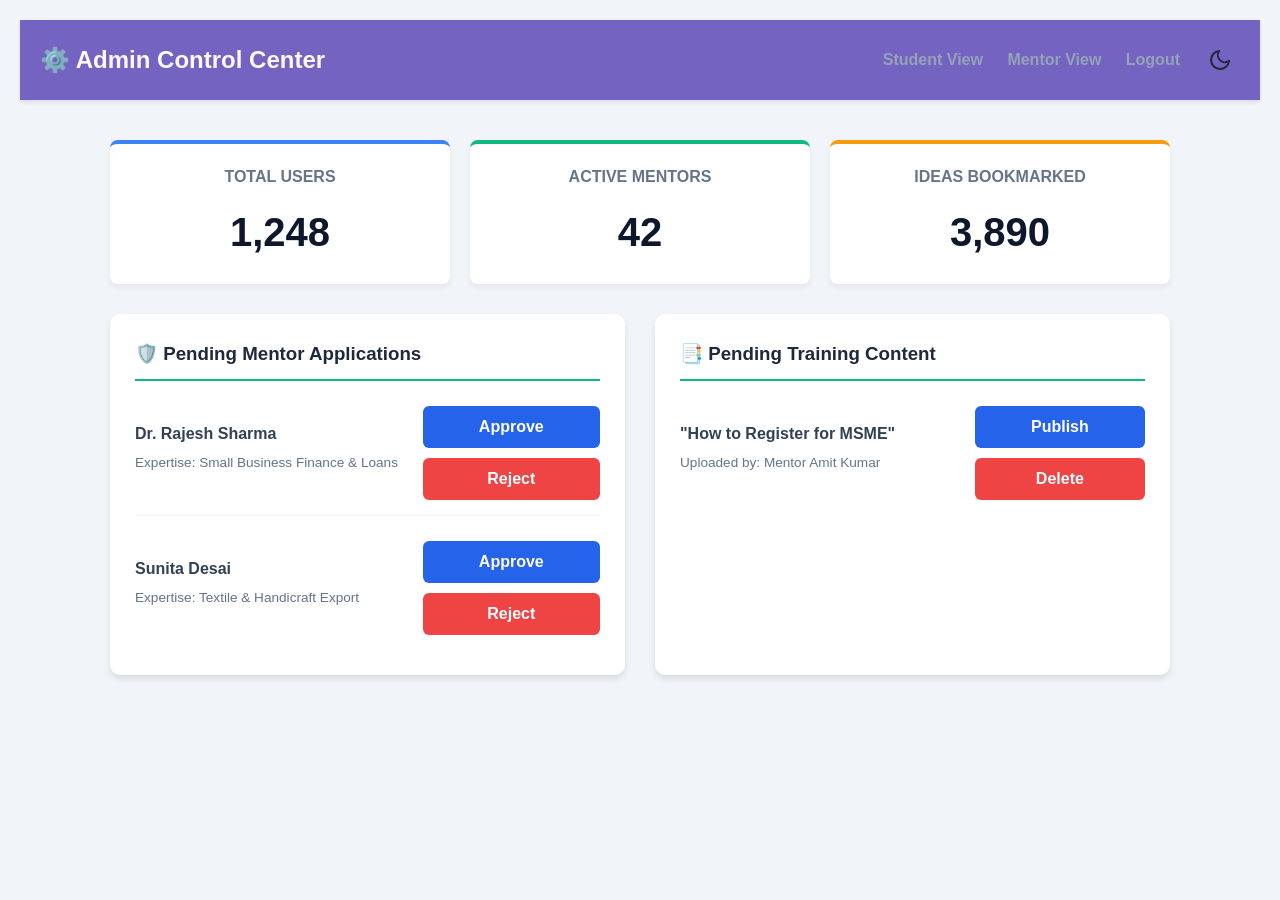
==== admin-dashboard.html @ ef60c02a "Added roles" ====
<!DOCTYPE html>
<html lang="en">
<head>
    <meta charset="UTF-8">
    <meta name="viewport" content="width=device-width, initial-scale=1.0">
    <title>Admin Control - EntreSkill Hub</title>
    <link rel="stylesheet" href="style.css">
</head>
<body class="admin-page">

    <div id="toast-message" class="toast hidden"></div>

   <div class="admin-nav">
        <h2>⚙️ Admin Control Center</h2>
        
        <div style="display: flex; align-items: center; gap: 20px;">
            <div class="links">
                <a href="#">Student View</a>
                <a href="#">Mentor View</a>
                <a href="#">Logout</a>
            </div>
            
            <button id="theme-toggle" class="theme-icon-btn" aria-label="Toggle Theme">
                <svg class="sun-icon" xmlns="http://www.w3.org/2000/svg" width="24" height="24" viewBox="0 0 24 24" fill="none" stroke="currentColor" stroke-width="2" stroke-linecap="round" stroke-linejoin="round"><circle cx="12" cy="12" r="5"></circle><line x1="12" y1="1" x2="12" y2="3"></line><line x1="12" y1="21" x2="12" y2="23"></line><line x1="4.22" y1="4.22" x2="5.64" y2="5.64"></line><line x1="18.36" y1="18.36" x2="19.78" y2="19.78"></line><line x1="1" y1="12" x2="3" y2="12"></line><line x1="21" y1="12" x2="23" y2="12"></line><line x1="4.22" y1="19.78" x2="5.64" y2="18.36"></line><line x1="18.36" y1="5.64" x2="19.78" y2="4.22"></line></svg>
                <svg class="moon-icon" xmlns="http://www.w3.org/2000/svg" width="24" height="24" viewBox="0 0 24 24" fill="none" stroke="currentColor" stroke-width="2" stroke-linecap="round" stroke-linejoin="round"><path d="M21 12.79A9 9 0 1 1 11.21 3 7 7 0 0 0 21 12.79z"></path></svg>
            </button>
        </div>
    </div>

    <div class="admin-container">
        
        <div class="stats-grid">
            <div class="stat-card blue">
                <h3>Total Users</h3>
                <p class="number">1,248</p>
            </div>
            <div class="stat-card green">
                <h3>Active Mentors</h3>
                <p class="number">42</p>
            </div>
            <div class="stat-card yellow">
                <h3>Ideas Bookmarked</h3>
                <p class="number">3,890</p>
            </div>
        </div>

        <div class="admin-panels">
            <div class="panel">
                <h3>🛡️ Pending Mentor Applications</h3>
                
                <div class="admin-list-item" id="mentor-app-1">
                    <div class="user-info">
                        <h4>Dr. Rajesh Sharma</h4>
                        <p>Expertise: Small Business Finance & Loans</p>
                    </div>
                    <div>
                        <button class="btn-approve" onclick="adminAction('mentor-app-1', 'Approved')">Approve</button>
                        <button class="btn-reject" onclick="adminAction('mentor-app-1', 'Rejected')">Reject</button>
                    </div>
                </div>

                <div class="admin-list-item" id="mentor-app-2">
                    <div class="user-info">
                        <h4>Sunita Desai</h4>
                        <p>Expertise: Textile & Handicraft Export</p>
                    </div>
                    <div>
                        <button class="btn-approve" onclick="adminAction('mentor-app-2', 'Approved')">Approve</button>
                        <button class="btn-reject" onclick="adminAction('mentor-app-2', 'Rejected')">Reject</button>
                    </div>
                </div>
            </div>

            <div class="panel">
                <h3>📑 Pending Training Content</h3>
                
                <div class="admin-list-item" id="content-1">
                    <div class="user-info">
                        <h4>"How to Register for MSME"</h4>
                        <p>Uploaded by: Mentor Amit Kumar</p>
                    </div>
                    <div>
                        <button class="btn-approve" onclick="adminAction('content-1', 'Published')">Publish</button>
                        <button class="btn-reject" onclick="adminAction('content-1', 'Deleted')">Delete</button>
                    </div>
                </div>
            </div>
        </div>

    </div>

    <script src="global.js" defer></script>
    <script src="admin.js" defer></script>
</body>
</html>
---- style.css ----
/* ========================================== */
/* 1. GLOBAL BASE & TYPOGRAPHY                */
/* ========================================== */
* {
    margin: 0;
    padding: 0;
    box-sizing: border-box; /* Keeps padding inside the width */
}

/* Default Body (Centers the Auth Page) */
body { 
    font-family: Arial, 'Segoe UI', sans-serif; 
    background-color: #f4f7f6; 
    color: #333;
    line-height: 1.6;
    display: flex; 
    justify-content: center; 
    align-items: center; 
    min-height: 100vh; 
}

/* Override Flexbox for all other dashboard/internal pages */
body.dashboard-page, 
body.mentor-page, 
body.admin-page, 
body.progress-page, 
body.roadmap-page { 
    display: block !important; 
    padding: 20px; 
}

h2 { margin-top: 0; color: #1e293b; }
p { color: #64748b; font-size: 0.9em; margin-bottom: 20px; }
.hidden { display: none; }


/* ========================================== */
/* 2. GLOBAL FORMS, INPUTS & BUTTONS          */
/* ========================================== */

/* Standardized Text Inputs */
input[type="text"], 
input[type="email"], 
input[type="password"], 
select {
    width: 100%;
    padding: 12px;
    margin: 10px 0;
    border: 1px solid #ccc;
    border-radius: 6px;
    font-size: 1em;
}

/* Checkbox and Radio Adjustments */
input[type="checkbox"], 
input[type="radio"] {
    width: auto; 
    margin: 0 10px 0 0; 
    cursor: pointer;
    transform: scale(1.2);
}

/* Standardized Buttons */
button { 
    width: 100%; 
    padding: 12px 15px; 
    border: none; 
    border-radius: 6px; 
    cursor: pointer; 
    font-weight: bold; 
    background-color: #2563eb; 
    color: white; 
    font-size: 1em;
    transition: 0.3s ease; 
    margin-top: 10px; 
}

button:hover { 
    background-color: #1d4ed8; 
}

/* Used when an idea is successfully saved */
button.saved, .btn-accept { background-color: #10b981 !important; color: white; }
button.saved:hover, .btn-accept:hover { background-color: #059669 !important; }

.btn-decline, .btn-reject { background: #ef4444 !important; color: white; }
.btn-decline:hover, .btn-reject:hover { background: #dc2626 !important; }

/* Custom Pop-up Notification (Toast) */
.toast {
    position: fixed;
    top: 20px;
    left: 50%;
    transform: translateX(-50%);
    padding: 15px 25px;
    border-radius: 8px;
    color: white;
    font-weight: bold;
    box-shadow: 0 4px 10px rgba(0,0,0,0.2);
    z-index: 1000;
    transition: opacity 0.4s ease, top 0.4s ease;
    text-align: center;
    min-width: 250px;
}
.toast.hidden { opacity: 0; top: -50px; pointer-events: none; }
.toast.success { background-color: #10b981; } 
.toast.error { background-color: #ef4444; }   


/* ========================================== */
/* 3. AUTHENTICATION PAGE (auth.html)         */
/* ========================================== */
.auth-container { 
    background: white; 
    padding: 40px 30px; 
    border-radius: 10px; 
    box-shadow: 0 10px 15px rgba(0,0,0,0.1); 
    width: 100%; 
    max-width: 550px; 
    text-align: center; 
}

.password-wrapper { position: relative; width: 100%; margin: 10px 0; }
.password-wrapper input { margin: 0; padding-right: 40px; }
.toggle-password {
    position: absolute; right: 12px; top: 50%; transform: translateY(-50%);
    cursor: pointer; display: flex; align-items: center; transition: 0.3s;
}
.toggle-password:hover { opacity: 0.7; }

.toggle-text { margin-top: 20px; font-size: 0.9em; color: #555; }
.toggle-text a { color: #2563eb; cursor: pointer; text-decoration: none; font-weight: bold; }
.toggle-text a:hover { text-decoration: underline; }

.divider { margin: 20px 0; color: #aaa; font-size: 0.9em; position: relative; }
.divider::before, .divider::after { content: ""; position: absolute; top: 50%; width: 40%; height: 1px; background: #ddd; }
.divider::before { left: 0; }
.divider::after { right: 0; }

.google-btn { background-color: white; color: #333; border: 1px solid #ccc; display: flex; justify-content: center; align-items: center; gap: 10px; }
.google-btn:hover { background-color: #f8fafc; }


/* ========================================== */
/* 4. DASHBOARD & NAVIGATION                  */
/* ========================================== */
.nav { margin-bottom: 30px; }
.nav a { margin-right: 15px; text-decoration: none; color: #2563eb; font-weight: bold; }

.grid { display: grid; grid-template-columns: repeat(auto-fit, minmax(300px, 1fr)); gap: 20px; }
.idea-card { background: white; padding: 20px; border-radius: 8px; box-shadow: 0 4px 6px rgba(0,0,0,0.1); }
.idea-card h3 { color: #1e293b; margin-top: 0; }
.video-container { margin: 15px 0; }
iframe { width: 100%; height: 200px; border-radius: 6px; border: none; }


/* ========================================== */
/* 5. MENTOR PORTAL                           */
/* ========================================== */
.mentor-nav { background: #1e293b; padding: 20px; box-shadow: 0 2px 4px rgba(0,0,0,0.05); margin-bottom: 20px; color: white; display: flex; justify-content: space-between; align-items: center;}
.mentor-nav h2 { margin: 0; color: white; }
.mentor-nav .links a { margin-left: 20px; text-decoration: none; color: #94a3b8; font-weight: bold; transition: 0.2s; }
.mentor-nav .links a:hover { color: white; }

.mentor-container { display: flex; gap: 30px; max-width: 1000px; margin: 40px auto; padding: 0 20px; flex-wrap: wrap; }
.panel { flex: 1; min-width: 300px; background: white; padding: 25px; border-radius: 10px; box-shadow: 0 4px 6px rgba(0,0,0,0.1); }
.panel h3 { border-bottom: 2px solid #10b981; padding-bottom: 10px; color: #1e293b; margin-top: 0; }

.request-card { background: #f8fafc; padding: 15px; margin-bottom: 15px; border-left: 4px solid #f59e0b; border-radius: 4px; transition: 0.3s; }
.request-card h4 { margin: 0 0 5px 0; color: #334155; }
.request-card p { margin: 0 0 5px 0; font-size: 0.9em; color: #64748b; }
.btn-group { display: flex; gap: 10px; margin-top: 15px; }


/* ========================================== */
/* 6. ADMIN DASHBOARD                         */
/* ========================================== */
body.admin-page { background-color: #f1f5f9; }
.admin-nav { background: #7463c1; padding: 20px; box-shadow: 0 2px 4px rgba(0,0,0,0.1); margin-bottom: 20px; color: white; display: flex; justify-content: space-between; align-items: center;}
.admin-nav h2 { margin: 0; color: #f8fafc; font-size: 1.5em; }
.admin-nav .links a { margin-left: 20px; text-decoration: none; color: #94a3b8; font-weight: bold; transition: 0.2s; }
.admin-nav .links a:hover { color: white; }

.admin-container { max-width: 1100px; margin: 0 auto; padding: 20px; }
.stats-grid { display: flex; gap: 20px; margin-bottom: 30px; flex-wrap: wrap; }
.stat-card { flex: 1; min-width: 200px; background: white; padding: 20px; border-radius: 8px; border-top: 4px solid #3b82f6; box-shadow: 0 4px 6px rgba(0,0,0,0.05); text-align: center; }
.stat-card.blue { border-top-color: #3b82f6; }
.stat-card.green { border-top-color: #10b981; }
.stat-card.yellow { border-top-color: #f59e0b; }
.stat-card h3 { margin: 0; color: #64748b; font-size: 1em; text-transform: uppercase; }
.stat-card .number { font-size: 2.5em; font-weight: bold; color: #0f172a; margin: 10px 0 0 0; }

.admin-panels { display: flex; gap: 30px; flex-wrap: wrap; }
.admin-list-item { display: flex; justify-content: space-between; align-items: center; padding: 15px 0; border-bottom: 1px solid #f1f5f9; }
.admin-list-item:last-child { border-bottom: none; }
.user-info h4 { margin: 0 0 5px 0; color: #334155; }
.user-info p { margin: 0; font-size: 0.85em; color: #64748b; }


/* ========================================== */
/* 7. PROGRESS & ROADMAP PAGES                */
/* ========================================== */
.progress-container { display: flex; flex-wrap: wrap; gap: 30px; max-width: 1000px; margin: 40px auto; padding: 0 20px; }
.progress-column { flex: 1; min-width: 300px; background: white; padding: 20px; border-radius: 10px; box-shadow: 0 4px 6px rgba(0,0,0,0.1); }
.progress-column h3 { border-bottom: 2px solid #2563eb; padding-bottom: 10px; color: #1e293b; }
.item-card { background: #f8fafc; padding: 15px; margin-bottom: 15px; border-left: 4px solid #10b981; border-radius: 4px; }
.item-card h4 { margin: 0 0 5px 0; color: #334155; }
.item-card p { margin: 0; font-size: 0.85em; color: #64748b; }

.roadmap-container { max-width: 800px; margin: 40px auto; background: white; padding: 30px; border-radius: 10px; box-shadow: 0 4px 10px rgba(0,0,0,0.1); }
#roadmap-title { color: #1e293b; margin-top: 0; }
#roadmap-intro { color: #64748b; font-size: 1.1em; margin-bottom: 30px; border-bottom: 1px solid #e2e8f0; padding-bottom: 20px; }
.step-card { border-left: 4px solid #2563eb; background: #f8fafc; padding: 15px 20px; margin-bottom: 20px; border-radius: 4px; }
.step-card h3 { margin-top: 0; color: #1e293b; display: flex; align-items: center; gap: 10px; font-size: 1.2em; }
.step-number { background: #2563eb; color: white; border-radius: 50%; min-width: 30px; height: 30px; display: flex; justify-content: center; align-items: center; font-size: 0.9em; }
.step-card p { margin-bottom: 0; line-height: 1.5; color: #334155; }


/* ========================================== */
/* 8. GLOBAL THEME MANAGER (DARK MODE)        */
/* ========================================== */

/* The Sun/Moon Toggle Button */
.theme-icon-btn { background: transparent; border: none; cursor: pointer; color: #1e293b; display: flex; align-items: center; justify-content: center; padding: 8px; border-radius: 50%; width: auto; margin: 0; }
.theme-icon-btn:hover { background-color: rgba(0, 0, 0, 0.1); }
.sun-icon { display: none; }
.moon-icon { display: block; }

/* The Dark Mode Overrides */
body.dark-mode { background-color: #0f172a !important; color: #f8fafc !important; }
body.dark-mode h1, body.dark-mode h2, body.dark-mode h3, body.dark-mode p, body.dark-mode span { color: #f8fafc !important; }

/* Making all the white cards/boxes turn dark */
body.dark-mode .idea-card,
body.dark-mode .auth-container,
body.dark-mode .panel,
body.dark-mode .stat-card,
body.dark-mode .progress-column, 
body.dark-mode .roadmap-container {
    background-color: #1e293b !important;
    box-shadow: 0 4px 10px rgba(0, 0, 0, 0.5) !important;
    border: 1px solid #334155 !important;
}

/* Secondary dark backgrounds for inner elements */
body.dark-mode .item-card, 
body.dark-mode .step-card,
body.dark-mode .request-card { 
    background-color: #0f172a !important; 
    color: #f8fafc; 
}

/* Fix text and links in dark mode */
body.dark-mode .nav a { color: #60a5fa !important; }
body.dark-mode .item-card h4, body.dark-mode .step-card h3 { color: #f8fafc !important; }
body.dark-mode .progress-column h3 { border-bottom-color: #3b82f6; }
body.dark-mode #roadmap-intro { border-bottom-color: #334155; }

/* Switch the Icon in dark mode */
body.dark-mode .theme-icon-btn { color: #f8fafc; }
body.dark-mode .theme-icon-btn:hover { background-color: rgba(255, 255, 255, 0.1); }
body.dark-mode .sun-icon { display: block; }
body.dark-mode .moon-icon { display: none; }

/* Fix for the Google Button in Dark Mode (Prevents invisible text) */
body.dark-mode .google-btn {
    background-color: #334155 !important;
    color: #f8fafc !important;
    border-color: #475569 !important;
}

body.dark-mode .google-btn:hover {
    background-color: #475569 !important;
}

/* (Optional) If you are using the official Google iframe snippet in auth.html */
body.dark-mode .g_id_signin iframe {
    color-scheme: light; /* Forces the iframe to keep its original text color so it doesn't vanish */
}
/* ========================================== */
/* 9. UNIVERSAL UTILITY CLASSES               */
/* ========================================== */

/* Universal Navigation Layout */
.universal-nav { 
    display: flex; 
    justify-content: space-between; 
    align-items: center; 
    background: transparent; 
    padding: 20px 0; 
    margin-bottom: 20px; 
    border-bottom: 1px solid #e2e8f0; 
}
.universal-nav h2 { margin: 0; font-size: 1.5em; }
.nav-right-controls { display: flex; align-items: center; gap: 20px; }
.nav-link { text-decoration: none; font-weight: bold; margin-right: 15px; color: #2563eb; }
.nav-link.active { color: #10b981; }

/* Main Centered Content Container */
.page-container { 
    max-width: 1000px; 
    margin: 0 auto; 
    padding: 0 20px; 
}
.page-title { margin-bottom: 10px; }

/* Floating Dark Mode Button (For Login/Register) */
.floating-toggle-container { 
    position: absolute; 
    top: 20px; 
    right: 20px; 
}
.nav-toggle-btn { margin: 0; padding: 5px; }

/* Clean Form Groups */
.input-group { text-align: left; margin-bottom: 5px; }
.input-group label { font-weight: bold; }

/* Mentor Card Colored Borders */
.border-blue { border-top: 4px solid #3b82f6; }
.border-green { border-top: 4px solid #10b981; }
.border-yellow { border-top: 4px solid #f59e0b; }

/* Progress Bar Styles */
.progress-track {
    background: #e2e8f0;
    border-radius: 8px;
    height: 10px;
    width: 100%;
    margin-bottom: 10px;
    overflow: hidden;
}
.progress-fill {
    background: #2563eb;
    height: 10px;
    border-radius: 8px;
    width: 45%; /* This can be updated dynamically via JavaScript later */
}
.progress-text {
    text-align: right;
    font-weight: bold;
    margin-bottom: 15px;
    color: #334155;
}

/* Specific Button Styles */
.btn-full {
    width: 100%;
    margin-bottom: 40px;
    padding: 12px;
    font-size: 1.1em;
}
.btn-outline {
    margin-bottom: 10px;
    background: #f8fafc;
    color: #2563eb;
    border: 1px solid #2563eb;
}
.btn-outline:hover {
    background: #e2e8f0;
}

/* Layout & Spacing Classes */
.section-margin { margin-bottom: 40px; }
.text-margin { margin-bottom: 20px; }
.title-margin { margin-bottom: 10px; }
.resource-grid {
    display: flex;
    gap: 20px;
    flex-wrap: wrap;
    margin-bottom: 40px;
}
.resource-card {
    flex: 1;
    min-width: 250px;
}

/* Dark Mode Overrides for the new elements */
body.dark-mode .progress-track { background: #334155; }
body.dark-mode .progress-text { color: #f8fafc; }
body.dark-mode .btn-outline { background: transparent; color: #60a5fa; border-color: #60a5fa; }
body.dark-mode .btn-outline:hover { background: rgba(96, 165, 250, 0.1); }

//* =========================================
   LANDING PAGE STYLES (SINGLE SCREEN NO-SCROLL)
   ========================================= */
.landing-page {
    margin: 0;
    padding: 0;
    font-family: 'Segoe UI', Tahoma, Geneva, Verdana, sans-serif;
    background-color: #0f172a;
    color: #f8fafc;
    overflow-x: hidden;
}

/* Navbar */
.landing-page .navbar {
    display: flex;
    justify-content: space-between;
    align-items: center;
    padding: 1.2rem 5%;
    background: rgba(15, 23, 42, 0.9);
    backdrop-filter: blur(10px);
    position: fixed;
    top: 0;
    width: 100%;
    box-sizing: border-box;
    z-index: 1000;
    border-bottom: 1px solid rgba(255,255,255,0.05);
}
.landing-page .logo { font-size: 1.5rem; font-weight: 800; letter-spacing: 1px; }
.landing-page .nav-btn { text-decoration: none; padding: 0.6rem 1.2rem; border-radius: 6px; font-weight: bold; margin-left: 10px; transition: all 0.3s ease; }
.landing-page .login-btn { color: #f8fafc; border: 1px solid rgba(255,255,255,0.2); }
.landing-page .login-btn:hover { background: rgba(255,255,255,0.1); }
.landing-page .signup-btn { background: #3b82f6; color: white; }
.landing-page .signup-btn:hover { background: #2563eb; }

/* Hero Section (Fits everything) */
.landing-page .hero {
    min-height: 100vh; /* Changed to min-height so it doesn't chop off the title! */
    width: 100%;
    display: flex;
    flex-direction: column;
    justify-content: center;
    align-items: center;
    text-align: center;
    padding-top: 120px; /* Pushes content safely below the fixed navbar */
    padding-bottom: 40px;
    box-sizing: border-box;
    background: radial-gradient(circle at center, #1e293b 0%, #0f172a 100%);
}

.landing-page .hero-content {
    display: flex;
    flex-direction: column;
    align-items: center;
}

/* Big Title */
.landing-page .animated-title {
    font-size: 7rem; 
    margin-top: 0;
    margin-bottom: 15px;
    background: linear-gradient(90deg, #60a5fa, #a78bfa, #f472b6, #60a5fa);
    -webkit-background-clip: text;
    -webkit-text-fill-color: transparent;
    background-size: 200% auto;
    animation: textShine 4s linear infinite;
}

/* Typing Tagline */
.landing-page .tagline {
    font-size: 1.2rem;
    color: #cbd5e1;
    max-width: 700px;
    margin-bottom: 30px;
    line-height: 1.5;
    min-height: 60px; /* Reserves space so nothing jumps while typing */
}
.typing-cursor { border-right: 3px solid #3b82f6; padding-right: 2px; animation: blinkCursor 0.7s steps(2, start) infinite; }

/* Start Your Journey Button */
.landing-page .cta-buttons {
    margin-bottom: 50px; /* Space between button and boxes */
    opacity: 0;
    transform: translateY(20px);
    animation: fadeUp 1s ease forwards 0.8s;
}
.landing-page .btn-primary {
    background: #3b82f6;
    color: white;
    text-decoration: none;
    padding: 1rem 2.5rem;
    border-radius: 8px;
    font-size: 1.1rem;
    font-weight: 600;
    box-shadow: 0 4px 15px rgba(59, 130, 246, 0.4);
    transition: transform 0.2s, box-shadow 0.2s;
    display: inline-block;
}
.landing-page .btn-primary:hover { transform: translateY(-3px); box-shadow: 0 6px 20px rgba(59, 130, 246, 0.6); }

/* Horizontal Feature Grid */
.landing-page .feature-grid {
    display: flex;
    flex-direction: row; /* Horizontal layout! */
    justify-content: center;
    flex-wrap: wrap; /* Keeps it responsive on smaller screens */
    gap: 1.5rem;
    width: 90%;
    max-width: 1100px;
}
.landing-page .feature-card {
    flex: 1 1 250px; 
    background: rgba(30, 41, 59, 0.7);
    padding: 1.8rem 1.5rem;
    border-radius: 12px;
    border: 1px solid rgba(255,255,255,0.05);
    transition: transform 0.3s, box-shadow 0.3s;
    opacity: 0;
    transform: translateY(30px);
}
.landing-page .feature-card.visible { opacity: 1; transform: translateY(0); transition: all 0.8s ease; }
.landing-page .feature-card:hover { transform: translateY(-8px); box-shadow: 0 15px 30px rgba(0,0,0,0.4); background: rgba(30, 41, 59, 1); }
.landing-page .feature-card .icon { font-size: 2.5rem; margin-bottom: 1rem; }
.landing-page .feature-card h3 { font-size: 1.25rem; margin-bottom: 0.8rem; color: #f8fafc; }
.landing-page .feature-card p { color: #94a3b8; line-height: 1.5; font-size: 0.95rem; margin: 0;}

/* Animation Keyframes */
@keyframes textShine { to { background-position: 200% center; } }
@keyframes fadeUp { to { opacity: 1; transform: translateY(0); } }
@keyframes blinkCursor { to { border-color: transparent; } }

/* ==========================================
   📱 MOBILE RESPONSIVENESS (PHONES)
   ========================================== */
@media (max-width: 768px) {
    /* 1. Shrink the giant glowing title so it fits on one line */
    .landing-page h1 {
        font-size: 3rem; 
        line-height: 1.2;
        margin-bottom: 10px;
    }

    /* 2. Slightly shrink the typewriter text and give it room to wrap */
    .landing-page .tagline {
        font-size: 1.1rem;
        padding: 0 15px;
        min-height: 100px; /* Prevents the button from jumping as text types */
    }

    /* 3. Adjust the spacing of the stacked feature cards */
    .landing-page .feature-grid {
        gap: 1.5rem;
        padding: 0 10px;
    }

    .landing-page .feature-card {
        padding: 1.5rem; /* Slightly less padding inside the cards for mobile */
    }

    /* 4. Optional: Make the Start Journey button wider on phones */
    .landing-page .btn {
        width: 100%;
        max-width: 280px;
    }
}
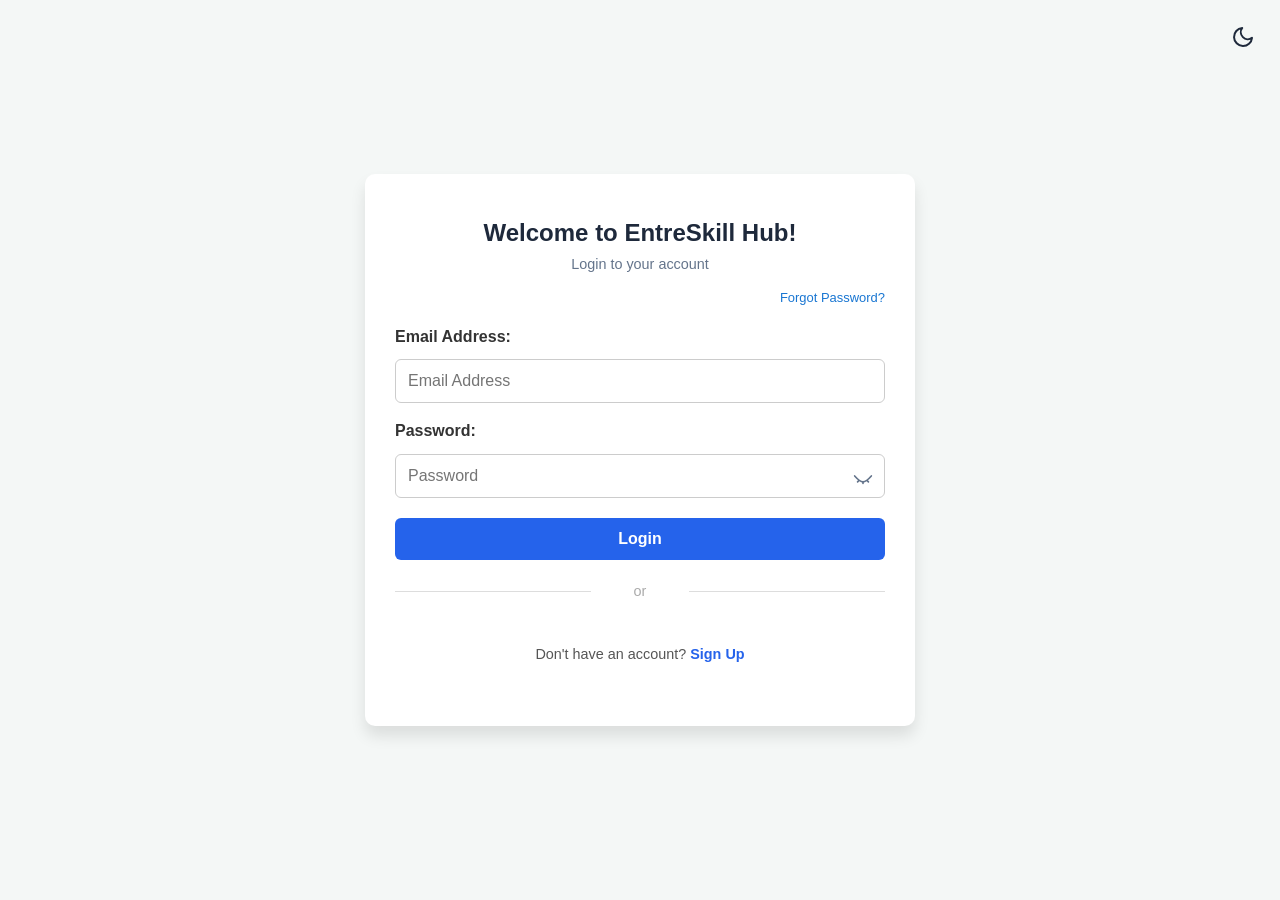
==== commit 6376cdd0: "First frontend commit - UI and API integration done" ====
--- a/admin-dashboard.html
+++ b/admin-dashboard.html
@@ -4,6 +4,7 @@
     <meta charset="UTF-8">
     <meta name="viewport" content="width=device-width, initial-scale=1.0">
     <title>Admin Control - EntreSkill Hub</title>
+    <script src="security.js"></script>
     <link rel="stylesheet" href="style.css">
 </head>
 <body class="admin-page">
@@ -88,6 +89,34 @@
         </div>
 
     </div>
+   <!-- CONTENT UPLOAD SECTION -->
+<div class="panel">
+    <h3>📤 Upload New Content</h3>
+    
+    <form id="upload-content-form">
+        <input type="text" id="content-title" class="form-input" placeholder="Content Title (e.g., How to start freelancing)" required>
+        
+        <div class="form-row">
+            <select id="content-type" class="form-input half-width" required>
+                <option value="" disabled selected>Select Type</option>
+                <option value="video">YouTube Video</option>
+                <option value="article">Article / Blog</option>
+            </select>
+            
+            <select id="content-category" class="form-input half-width" required>
+                <option value="" disabled selected>Select Category</option>
+                <option value="Skill Building">Skill Building</option>
+                <option value="Business Basics">Business Basics</option>
+                <option value="Success Stories">Success Stories</option>
+            </select>
+        </div>
+
+        <textarea id="content-body" class="form-input" placeholder="Paste YouTube link OR type your full article here..." required rows="5"></textarea>
+        
+        <button type="submit" class="submit-btn">Publish Content</button>
+    </form>
+</div>
+        
 
     <script src="global.js" defer></script>
     <script src="admin.js" defer></script>
--- a/style.css
+++ b/style.css
@@ -544,4 +544,122 @@
         width: 100%;
         max-width: 280px;
     }
-}+}
+/* --- CONTENT UPLOAD SECTION STYLES --- */
+.upload-section {
+    background: white;
+    padding: 30px;
+    border-radius: 10px;
+    box-shadow: 0 4px 15px rgba(0, 0, 0, 0.05);
+    max-width: 600px;
+    margin: 20px auto;
+}
+
+.upload-section h3 {
+    margin-bottom: 20px;
+    color: #1e293b;
+}
+
+.form-input {
+    width: 100%;
+    padding: 10px;
+    margin-bottom: 15px;
+    border: 1px solid #ccc;
+    border-radius: 5px;
+    font-family: inherit; /* Inherits your global font */
+}
+
+/* Flexbox container to put the two dropdowns side-by-side */
+.form-row {
+    display: flex;
+    gap: 15px;
+    margin-bottom: 15px;
+}
+
+.form-row .form-input {
+    margin-bottom: 0; /* Removes bottom margin inside the flex row */
+}
+
+.half-width {
+    width: 50%;
+}
+
+.submit-btn {
+    width: 100%;
+    padding: 12px;
+    background-color: #2563eb;
+    color: white;
+    border: none;
+    border-radius: 5px;
+    cursor: pointer;
+    font-weight: bold;
+    transition: background-color 0.3s ease; /* Smooth color transition */
+}
+
+.submit-btn:hover {
+    background-color: #1d4ed8; /* Darkens the button when hovered */
+}
+
+/* --- UPLOAD SECTION: DARK MODE --- */
+/* (This assumes your dark mode toggle adds a 'dark-mode' class to the body) */
+
+body.dark-mode .upload-section {
+    background-color: #1e293b; /* Dark background for the box */
+    box-shadow: 0 4px 15px rgba(0, 0, 0, 0.4); /* Slightly deeper shadow */
+}
+
+body.dark-mode .upload-section h3 {
+    color: #f8fafc; /* White text for the heading */
+}
+
+body.dark-mode .form-input {
+    background-color: #0f172a; /* Dark background inside the text boxes */
+    color: #f8fafc; /* White text when you type */
+    border: 1px solid #334155; /* Darker border around the boxes */
+}
+
+/* Make the placeholder text readable in dark mode */
+body.dark-mode .form-input::placeholder {
+    color: #94a3b8; 
+}
+
+/* Note: The blue Submit button stays exactly the same, as blue looks great in both modes! */
+/* Student Content Feed Styles */
+.content-grid {
+    display: grid;
+    grid-template-columns: repeat(auto-fit, minmax(280px, 1fr));
+    gap: 20px;
+}
+.content-card {
+    background: #f8fafc;
+    border: 1px solid #e2e8f0;
+    padding: 20px;
+    border-radius: 8px;
+    transition: transform 0.2s ease, box-shadow 0.2s ease;
+}
+.content-card:hover {
+    transform: translateY(-5px);
+    box-shadow: 0 10px 15px rgba(0,0,0,0.1);
+}
+body.dark-mode .content-card {
+    background: #0f172a;
+    border-color: #334155;
+}
+.card-badge {
+    display: inline-block;
+    background: #e0e7ff;
+    color: #3730a3;
+    padding: 4px 10px;
+    border-radius: 20px;
+    font-size: 0.75em;
+    font-weight: bold;
+    margin-bottom: 10px;
+}
+.watch-btn, .read-btn {
+    display: inline-block;
+    margin-top: 15px;
+    color: #2563eb;
+    text-decoration: none;
+    font-weight: bold;
+}
+.watch-btn:hover, .read-btn:hover { text-decoration: underline; }
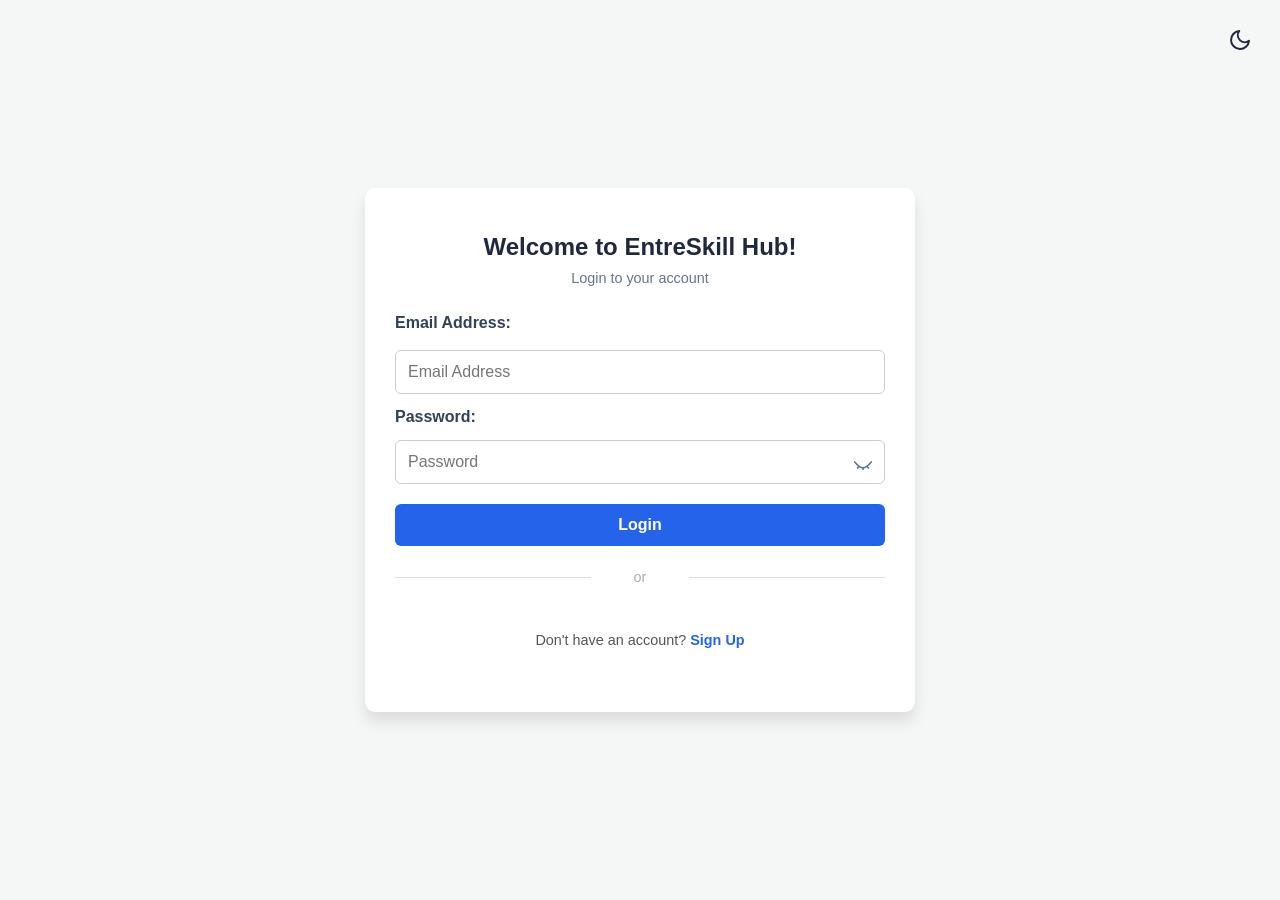
==== commit e9039601: "final commit" ====
--- a/admin-dashboard.html
+++ b/admin-dashboard.html
@@ -3,24 +3,19 @@
 <head>
     <meta charset="UTF-8">
     <meta name="viewport" content="width=device-width, initial-scale=1.0">
-    <title>Admin Control - EntreSkill Hub</title>
-    <script src="security.js"></script>
+    <title>Admin Dashboard - EntreSkill Hub</title>
+      <script src="security.js" ></script>
     <link rel="stylesheet" href="style.css">
 </head>
 <body class="admin-page">
 
     <div id="toast-message" class="toast hidden"></div>
 
-   <div class="admin-nav">
-        <h2>⚙️ Admin Control Center</h2>
-        
-        <div style="display: flex; align-items: center; gap: 20px;">
-            <div class="links">
-                <a href="#">Student View</a>
-                <a href="#">Mentor View</a>
-                <a href="#">Logout</a>
-            </div>
-            
+    <!-- Removed hardcoded background so Dark Mode works! -->
+    <div class="universal-nav" style="padding: 20px 40px; margin-bottom: 30px;">
+        <h2 id="admin-title">⚙️ Admin Control Center</h2>
+        <div class="nav-right-controls">
+            <a href="dashboard.html" class="nav-link">➔ Live Website</a>
             <button id="theme-toggle" class="theme-icon-btn" aria-label="Toggle Theme">
                 <svg class="sun-icon" xmlns="http://www.w3.org/2000/svg" width="24" height="24" viewBox="0 0 24 24" fill="none" stroke="currentColor" stroke-width="2" stroke-linecap="round" stroke-linejoin="round"><circle cx="12" cy="12" r="5"></circle><line x1="12" y1="1" x2="12" y2="3"></line><line x1="12" y1="21" x2="12" y2="23"></line><line x1="4.22" y1="4.22" x2="5.64" y2="5.64"></line><line x1="18.36" y1="18.36" x2="19.78" y2="19.78"></line><line x1="1" y1="12" x2="3" y2="12"></line><line x1="21" y1="12" x2="23" y2="12"></line><line x1="4.22" y1="19.78" x2="5.64" y2="18.36"></line><line x1="18.36" y1="5.64" x2="19.78" y2="4.22"></line></svg>
                 <svg class="moon-icon" xmlns="http://www.w3.org/2000/svg" width="24" height="24" viewBox="0 0 24 24" fill="none" stroke="currentColor" stroke-width="2" stroke-linecap="round" stroke-linejoin="round"><path d="M21 12.79A9 9 0 1 1 11.21 3 7 7 0 0 0 21 12.79z"></path></svg>
@@ -28,95 +23,48 @@
         </div>
     </div>
 
-    <div class="admin-container">
+    <div class="admin-container" style="max-width: 1100px; margin: 0 auto; padding: 0 20px;">
         
-        <div class="stats-grid">
-            <div class="stat-card blue">
-                <h3>Total Users</h3>
-                <p class="number">1,248</p>
+        <!-- REAL STATS GRID -->
+        <div class="stats-grid" style="display: grid; grid-template-columns: repeat(auto-fit, minmax(200px, 1fr)); gap: 20px; margin-bottom: 40px;">
+            <div class="stat-card" style="border-top-color: #3b82f6;">
+                <h3>Total Students</h3>
+                <div class="number" id="stat-users">Loading...</div>
             </div>
-            <div class="stat-card green">
+            <div class="stat-card" style="border-top-color: #10b981;">
                 <h3>Active Mentors</h3>
-                <p class="number">42</p>
+                <div class="number" id="stat-mentors">Loading...</div>
             </div>
-            <div class="stat-card yellow">
+            <div class="stat-card" style="border-top-color: #f59e0b;">
                 <h3>Ideas Bookmarked</h3>
-                <p class="number">3,890</p>
+                <div class="number" id="stat-ideas">Loading...</div>
+            </div>
+            <div class="stat-card" style="border-top-color: #8b5cf6;">
+                <h3>Pending Content</h3>
+                <div class="number" id="stat-pending">0</div>
             </div>
         </div>
 
-        <div class="admin-panels">
-            <div class="panel">
-                <h3>🛡️ Pending Mentor Applications</h3>
-                
-                <div class="admin-list-item" id="mentor-app-1">
-                    <div class="user-info">
-                        <h4>Dr. Rajesh Sharma</h4>
-                        <p>Expertise: Small Business Finance & Loans</p>
-                    </div>
-                    <div>
-                        <button class="btn-approve" onclick="adminAction('mentor-app-1', 'Approved')">Approve</button>
-                        <button class="btn-reject" onclick="adminAction('mentor-app-1', 'Rejected')">Reject</button>
-                    </div>
-                </div>
-
-                <div class="admin-list-item" id="mentor-app-2">
-                    <div class="user-info">
-                        <h4>Sunita Desai</h4>
-                        <p>Expertise: Textile & Handicraft Export</p>
-                    </div>
-                    <div>
-                        <button class="btn-approve" onclick="adminAction('mentor-app-2', 'Approved')">Approve</button>
-                        <button class="btn-reject" onclick="adminAction('mentor-app-2', 'Rejected')">Reject</button>
-                    </div>
+        <div style="display: flex; gap: 30px; flex-wrap: wrap;">
+            
+            <!-- LEFT PANEL: PENDING MENTOR APPROVALS -->
+            <div class="panel" style="flex: 1; min-width: 300px;">
+                <h3 style="border-bottom: 2px solid #f59e0b; padding-bottom: 10px;">👤 Pending Mentor Verifications</h3>
+                <div id="pending-mentors-container">
+                    <!-- JS will inject REAL data here -->
                 </div>
             </div>
 
-            <div class="panel">
-                <h3>📑 Pending Training Content</h3>
-                
-                <div class="admin-list-item" id="content-1">
-                    <div class="user-info">
-                        <h4>"How to Register for MSME"</h4>
-                        <p>Uploaded by: Mentor Amit Kumar</p>
-                    </div>
-                    <div>
-                        <button class="btn-approve" onclick="adminAction('content-1', 'Published')">Publish</button>
-                        <button class="btn-reject" onclick="adminAction('content-1', 'Deleted')">Delete</button>
-                    </div>
+            <!-- RIGHT PANEL: REAL UPLOADED CONTENT -->
+            <div class="panel" style="flex: 1; min-width: 300px;">
+                <h3 style="border-bottom: 2px solid #8b5cf6; padding-bottom: 10px;">📄 Pending Training Content</h3>
+                <div id="pending-content-container">
+                    <!-- JS will inject REAL mentor uploads here -->
                 </div>
             </div>
+
         </div>
-
     </div>
-   <!-- CONTENT UPLOAD SECTION -->
-<div class="panel">
-    <h3>📤 Upload New Content</h3>
-    
-    <form id="upload-content-form">
-        <input type="text" id="content-title" class="form-input" placeholder="Content Title (e.g., How to start freelancing)" required>
-        
-        <div class="form-row">
-            <select id="content-type" class="form-input half-width" required>
-                <option value="" disabled selected>Select Type</option>
-                <option value="video">YouTube Video</option>
-                <option value="article">Article / Blog</option>
-            </select>
-            
-            <select id="content-category" class="form-input half-width" required>
-                <option value="" disabled selected>Select Category</option>
-                <option value="Skill Building">Skill Building</option>
-                <option value="Business Basics">Business Basics</option>
-                <option value="Success Stories">Success Stories</option>
-            </select>
-        </div>
-
-        <textarea id="content-body" class="form-input" placeholder="Paste YouTube link OR type your full article here..." required rows="5"></textarea>
-        
-        <button type="submit" class="submit-btn">Publish Content</button>
-    </form>
-</div>
-        
 
     <script src="global.js" defer></script>
     <script src="admin.js" defer></script>
--- a/style.css
+++ b/style.css
@@ -4,10 +4,9 @@
 * {
     margin: 0;
     padding: 0;
-    box-sizing: border-box; /* Keeps padding inside the width */
-}
-
-/* Default Body (Centers the Auth Page) */
+    box-sizing: border-box; 
+}
+
 body { 
     font-family: Arial, 'Segoe UI', sans-serif; 
     background-color: #f4f7f6; 
@@ -19,12 +18,8 @@
     min-height: 100vh; 
 }
 
-/* Override Flexbox for all other dashboard/internal pages */
-body.dashboard-page, 
-body.mentor-page, 
-body.admin-page, 
-body.progress-page, 
-body.roadmap-page { 
+/* Override Flexbox for dashboard/internal pages */
+body.dashboard-page, body.mentor-page, body.admin-page, body.progress-page, body.roadmap-page { 
     display: block !important; 
     padding: 20px; 
 }
@@ -33,93 +28,64 @@
 p { color: #64748b; font-size: 0.9em; margin-bottom: 20px; }
 .hidden { display: none; }
 
-
 /* ========================================== */
 /* 2. GLOBAL FORMS, INPUTS & BUTTONS          */
 /* ========================================== */
 
 /* Standardized Text Inputs */
-input[type="text"], 
-input[type="email"], 
-input[type="password"], 
-select {
+input[type="text"], input[type="email"], input[type="password"], select, .form-input {
     width: 100%;
     padding: 12px;
     margin: 10px 0;
     border: 1px solid #ccc;
     border-radius: 6px;
     font-size: 1em;
-}
-
-/* Checkbox and Radio Adjustments */
-input[type="checkbox"], 
-input[type="radio"] {
-    width: auto; 
-    margin: 0 10px 0 0; 
-    cursor: pointer;
-    transform: scale(1.2);
+    font-family: inherit;
+}
+
+.form-row { display: flex; gap: 15px; margin-bottom: 15px; }
+.form-row .form-input { margin-bottom: 0; }
+.half-width { width: 50%; }
+
+input[type="checkbox"], input[type="radio"] {
+    width: auto; margin: 0 10px 0 0; cursor: pointer; transform: scale(1.2);
 }
 
 /* Standardized Buttons */
-button { 
-    width: 100%; 
-    padding: 12px 15px; 
-    border: none; 
-    border-radius: 6px; 
-    cursor: pointer; 
-    font-weight: bold; 
-    background-color: #2563eb; 
-    color: white; 
-    font-size: 1em;
-    transition: 0.3s ease; 
-    margin-top: 10px; 
-}
-
-button:hover { 
-    background-color: #1d4ed8; 
-}
-
-/* Used when an idea is successfully saved */
-button.saved, .btn-accept { background-color: #10b981 !important; color: white; }
-button.saved:hover, .btn-accept:hover { background-color: #059669 !important; }
-
+button, .submit-btn, .btn { 
+    width: 100%; padding: 12px 15px; border: none; border-radius: 6px; 
+    cursor: pointer; font-weight: bold; background-color: #2563eb; 
+    color: white; font-size: 1em; transition: 0.3s ease; margin-top: 10px; 
+}
+button:hover, .submit-btn:hover, .btn:hover { background-color: #1d4ed8; }
+
+.btn-full { width: 100%; margin-bottom: 40px; padding: 12px; font-size: 1.1em; }
+.btn-outline { margin-bottom: 10px; background: #f8fafc; color: #2563eb; border: 1px solid #2563eb; }
+.btn-outline:hover { background: #e2e8f0; }
+
+.saved, .btn-accept { background-color: #10b981 !important; color: white; }
+.saved:hover, .btn-accept:hover { background-color: #059669 !important; }
 .btn-decline, .btn-reject { background: #ef4444 !important; color: white; }
 .btn-decline:hover, .btn-reject:hover { background: #dc2626 !important; }
 
 /* Custom Pop-up Notification (Toast) */
 .toast {
-    position: fixed;
-    top: 20px;
-    left: 50%;
-    transform: translateX(-50%);
-    padding: 15px 25px;
-    border-radius: 8px;
-    color: white;
-    font-weight: bold;
-    box-shadow: 0 4px 10px rgba(0,0,0,0.2);
-    z-index: 1000;
-    transition: opacity 0.4s ease, top 0.4s ease;
-    text-align: center;
-    min-width: 250px;
+    position: fixed; top: 20px; left: 50%; transform: translateX(-50%);
+    padding: 15px 25px; border-radius: 8px; color: white; font-weight: bold;
+    box-shadow: 0 4px 10px rgba(0,0,0,0.2); z-index: 1000;
+    transition: opacity 0.4s ease, top 0.4s ease; text-align: center; min-width: 250px;
 }
 .toast.hidden { opacity: 0; top: -50px; pointer-events: none; }
 .toast.success { background-color: #10b981; } 
 .toast.error { background-color: #ef4444; }   
 
-
-/* ========================================== */
-/* 3. AUTHENTICATION PAGE (auth.html)         */
+/* ========================================== */
+/* 3. AUTHENTICATION PAGE                     */
 /* ========================================== */
 .auth-container { 
-    background: white; 
-    padding: 40px 30px; 
-    border-radius: 10px; 
-    box-shadow: 0 10px 15px rgba(0,0,0,0.1); 
-    width: 100%; 
-    max-width: 550px; 
-    text-align: center; 
-}
-
+    background: white; padding: 40px 30px; border-radius: 10px; 
+    box-shadow: 0 10px 15px rgba(0,0,0,0.1); width: 100%; max-width: 550px; text-align: center; 
+}
 .password-wrapper { position: relative; width: 100%; margin: 10px 0; }
 .password-wrapper input { margin: 0; padding-right: 40px; }
 .toggle-password {
@@ -127,78 +93,78 @@
     cursor: pointer; display: flex; align-items: center; transition: 0.3s;
 }
 .toggle-password:hover { opacity: 0.7; }
-
 .toggle-text { margin-top: 20px; font-size: 0.9em; color: #555; }
 .toggle-text a { color: #2563eb; cursor: pointer; text-decoration: none; font-weight: bold; }
 .toggle-text a:hover { text-decoration: underline; }
-
 .divider { margin: 20px 0; color: #aaa; font-size: 0.9em; position: relative; }
 .divider::before, .divider::after { content: ""; position: absolute; top: 50%; width: 40%; height: 1px; background: #ddd; }
 .divider::before { left: 0; }
 .divider::after { right: 0; }
-
 .google-btn { background-color: white; color: #333; border: 1px solid #ccc; display: flex; justify-content: center; align-items: center; gap: 10px; }
 .google-btn:hover { background-color: #f8fafc; }
 
-
-/* ========================================== */
-/* 4. DASHBOARD & NAVIGATION                  */
-/* ========================================== */
-.nav { margin-bottom: 30px; }
-.nav a { margin-right: 15px; text-decoration: none; color: #2563eb; font-weight: bold; }
-
+/* ========================================== */
+/* 4. DASHBOARD & UNIVERSAL LAYOUTS           */
+/* ========================================== */
+.universal-nav, .nav { display: flex; justify-content: space-between; align-items: center; background: transparent; padding: 20px 0; margin-bottom: 20px; border-bottom: 1px solid #e2e8f0; }
+.universal-nav h2, .nav h2 { margin: 0; font-size: 1.5em; }
+.nav-link, .nav a { text-decoration: none; font-weight: bold; margin-right: 15px; color: #2563eb; }
+.nav-link.active { color: #10b981; }
+.nav-right-controls { display: flex; align-items: center; gap: 20px; }
+
+.page-container { max-width: 1000px; margin: 0 auto; padding: 0 20px; }
 .grid { display: grid; grid-template-columns: repeat(auto-fit, minmax(300px, 1fr)); gap: 20px; }
-.idea-card { background: white; padding: 20px; border-radius: 8px; box-shadow: 0 4px 6px rgba(0,0,0,0.1); }
-.idea-card h3 { color: #1e293b; margin-top: 0; }
+.idea-card { 
+    background: white; 
+    padding: 20px; 
+    border-radius: 8px; 
+    box-shadow: 0 4px 6px rgba(0,0,0,0.1); 
+    display: flex; 
+    flex-direction: column; 
+    height: 100%; 
+}
+.idea-card .card-badge { align-self: flex-start; }
+.idea-card button { margin-top: auto; }
 .video-container { margin: 15px 0; }
 iframe { width: 100%; height: 200px; border-radius: 6px; border: none; }
 
-
-/* ========================================== */
-/* 5. MENTOR PORTAL                           */
+/* ========================================== */
+/* 5. MENTOR & ADMIN PORTALS                  */
 /* ========================================== */
 .mentor-nav { background: #1e293b; padding: 20px; box-shadow: 0 2px 4px rgba(0,0,0,0.05); margin-bottom: 20px; color: white; display: flex; justify-content: space-between; align-items: center;}
 .mentor-nav h2 { margin: 0; color: white; }
 .mentor-nav .links a { margin-left: 20px; text-decoration: none; color: #94a3b8; font-weight: bold; transition: 0.2s; }
 .mentor-nav .links a:hover { color: white; }
 
-.mentor-container { display: flex; gap: 30px; max-width: 1000px; margin: 40px auto; padding: 0 20px; flex-wrap: wrap; }
-.panel { flex: 1; min-width: 300px; background: white; padding: 25px; border-radius: 10px; box-shadow: 0 4px 6px rgba(0,0,0,0.1); }
-.panel h3 { border-bottom: 2px solid #10b981; padding-bottom: 10px; color: #1e293b; margin-top: 0; }
-
-.request-card { background: #f8fafc; padding: 15px; margin-bottom: 15px; border-left: 4px solid #f59e0b; border-radius: 4px; transition: 0.3s; }
-.request-card h4 { margin: 0 0 5px 0; color: #334155; }
-.request-card p { margin: 0 0 5px 0; font-size: 0.9em; color: #64748b; }
-.btn-group { display: flex; gap: 10px; margin-top: 15px; }
-
-
-/* ========================================== */
-/* 6. ADMIN DASHBOARD                         */
-/* ========================================== */
-body.admin-page { background-color: #f1f5f9; }
 .admin-nav { background: #7463c1; padding: 20px; box-shadow: 0 2px 4px rgba(0,0,0,0.1); margin-bottom: 20px; color: white; display: flex; justify-content: space-between; align-items: center;}
 .admin-nav h2 { margin: 0; color: #f8fafc; font-size: 1.5em; }
 .admin-nav .links a { margin-left: 20px; text-decoration: none; color: #94a3b8; font-weight: bold; transition: 0.2s; }
 .admin-nav .links a:hover { color: white; }
 
+body.admin-page { background-color: #f1f5f9; }
+.mentor-container { display: flex; gap: 30px; max-width: 1000px; margin: 40px auto; padding: 0 20px; flex-wrap: wrap; }
 .admin-container { max-width: 1100px; margin: 0 auto; padding: 20px; }
+.panel { flex: 1; min-width: 300px; background: white; padding: 25px; border-radius: 10px; box-shadow: 0 4px 6px rgba(0,0,0,0.1); }
+.panel h3 { border-bottom: 2px solid #10b981; padding-bottom: 10px; color: #1e293b; margin-top: 0; }
+
+.request-card { background: #f8fafc; padding: 15px; margin-bottom: 15px; border-left: 4px solid #f59e0b; border-radius: 4px; transition: 0.3s; }
+.request-card h4, .user-info h4 { margin: 0 0 5px 0; color: #334155; }
+.request-card p, .user-info p { margin: 0 0 5px 0; font-size: 0.9em; color: #64748b; }
+.btn-group { display: flex; gap: 10px; margin-top: 15px; }
+
 .stats-grid { display: flex; gap: 20px; margin-bottom: 30px; flex-wrap: wrap; }
 .stat-card { flex: 1; min-width: 200px; background: white; padding: 20px; border-radius: 8px; border-top: 4px solid #3b82f6; box-shadow: 0 4px 6px rgba(0,0,0,0.05); text-align: center; }
-.stat-card.blue { border-top-color: #3b82f6; }
-.stat-card.green { border-top-color: #10b981; }
-.stat-card.yellow { border-top-color: #f59e0b; }
+.stat-card.blue, .border-blue { border-top-color: #3b82f6; }
+.stat-card.green, .border-green { border-top-color: #10b981; }
+.stat-card.yellow, .border-yellow { border-top-color: #f59e0b; }
 .stat-card h3 { margin: 0; color: #64748b; font-size: 1em; text-transform: uppercase; }
 .stat-card .number { font-size: 2.5em; font-weight: bold; color: #0f172a; margin: 10px 0 0 0; }
-
 .admin-panels { display: flex; gap: 30px; flex-wrap: wrap; }
 .admin-list-item { display: flex; justify-content: space-between; align-items: center; padding: 15px 0; border-bottom: 1px solid #f1f5f9; }
 .admin-list-item:last-child { border-bottom: none; }
-.user-info h4 { margin: 0 0 5px 0; color: #334155; }
-.user-info p { margin: 0; font-size: 0.85em; color: #64748b; }
-
-
-/* ========================================== */
-/* 7. PROGRESS & ROADMAP PAGES                */
+
+/* ========================================== */
+/* 6. PROGRESS, ROADMAP, & CONTENT UPLOAD     */
 /* ========================================== */
 .progress-container { display: flex; flex-wrap: wrap; gap: 30px; max-width: 1000px; margin: 40px auto; padding: 0 20px; }
 .progress-column { flex: 1; min-width: 300px; background: white; padding: 20px; border-radius: 10px; box-shadow: 0 4px 6px rgba(0,0,0,0.1); }
@@ -213,200 +179,129 @@
 .step-card { border-left: 4px solid #2563eb; background: #f8fafc; padding: 15px 20px; margin-bottom: 20px; border-radius: 4px; }
 .step-card h3 { margin-top: 0; color: #1e293b; display: flex; align-items: center; gap: 10px; font-size: 1.2em; }
 .step-number { background: #2563eb; color: white; border-radius: 50%; min-width: 30px; height: 30px; display: flex; justify-content: center; align-items: center; font-size: 0.9em; }
-.step-card p { margin-bottom: 0; line-height: 1.5; color: #334155; }
-
+
+.upload-section { background: white; padding: 30px; border-radius: 10px; box-shadow: 0 4px 15px rgba(0,0,0,0.05); max-width: 600px; margin: 20px auto; }
+.upload-section h3 { margin-bottom: 20px; color: #1e293b; }
+
+.progress-track { background: #e2e8f0; border-radius: 8px; height: 10px; width: 100%; margin-bottom: 10px; overflow: hidden; }
+.progress-fill { background: #2563eb; height: 10px; border-radius: 8px; width: 45%; }
+.progress-text { text-align: right; font-weight: bold; margin-bottom: 15px; color: #334155; }
+
+/* ========================================== */
+/* 7. STUDENT CONTENT & SKILL CARDS (FIXED!)  */
+/* ========================================== */
+.skills-grid { display: grid; grid-template-columns: repeat(2, 1fr); gap: 15px; margin-bottom: 25px; }
+
+/* The Base Skill Card Style */
+.skill-card { 
+    cursor: pointer; 
+    display: block; 
+    border: 2px solid #cbd5e1; 
+    border-radius: 12px; 
+    padding: 20px 10px; 
+    text-align: center; 
+    background: white; 
+    transition: all 0.3s ease; 
+}
+
+/* Hover Effect */
+.skill-card:hover { 
+    transform: translateY(-5px); 
+    border-color: #3b82f6; 
+    box-shadow: 0 10px 15px rgba(0,0,0,0.1); 
+}
+
+/* The Selected (Blue) Effect - Controlled by JavaScript */
+.skill-card.selected { 
+    border: 2px solid #3b82f6 !important; 
+    background-color: rgba(59, 130, 246, 0.1) !important; 
+    transform: scale(1.02); 
+    box-shadow: 0 0 15px rgba(59, 130, 246, 0.3); 
+}
+
+.skill-card h3 { 
+    margin: 0; 
+    font-size: 1.1rem; 
+    color: #334155; 
+}
+.skill-card.selected h3 {
+    color: #2563eb;
+}
 
 /* ========================================== */
 /* 8. GLOBAL THEME MANAGER (DARK MODE)        */
 /* ========================================== */
-
-/* The Sun/Moon Toggle Button */
+.floating-toggle-container { position: absolute; top: 20px; right: 20px; }
+.nav-toggle-btn { margin: 0; padding: 5px; }
 .theme-icon-btn { background: transparent; border: none; cursor: pointer; color: #1e293b; display: flex; align-items: center; justify-content: center; padding: 8px; border-radius: 50%; width: auto; margin: 0; }
 .theme-icon-btn:hover { background-color: rgba(0, 0, 0, 0.1); }
 .sun-icon { display: none; }
 .moon-icon { display: block; }
 
-/* The Dark Mode Overrides */
 body.dark-mode { background-color: #0f172a !important; color: #f8fafc !important; }
-body.dark-mode h1, body.dark-mode h2, body.dark-mode h3, body.dark-mode p, body.dark-mode span { color: #f8fafc !important; }
-
-/* Making all the white cards/boxes turn dark */
-body.dark-mode .idea-card,
-body.dark-mode .auth-container,
-body.dark-mode .panel,
-body.dark-mode .stat-card,
-body.dark-mode .progress-column, 
-body.dark-mode .roadmap-container {
+body.dark-mode h1, body.dark-mode h2, body.dark-mode h3, body.dark-mode p, body.dark-mode span, body.dark-mode label { color: #f8fafc !important; }
+
+/* Convert all white cards to dark mode */
+body.dark-mode .idea-card, body.dark-mode .auth-container, body.dark-mode .panel, body.dark-mode .stat-card, 
+body.dark-mode .progress-column, body.dark-mode .roadmap-container, body.dark-mode .upload-section, 
+body.dark-mode .content-card, body.dark-mode .skill-card {
     background-color: #1e293b !important;
     box-shadow: 0 4px 10px rgba(0, 0, 0, 0.5) !important;
-    border: 1px solid #334155 !important;
-}
+    border: 2px solid #334155 !important;
+}
+
+/* Fix dark mode text for skill cards */
+body.dark-mode .skill-card h3 { color: #f8fafc !important; }
+body.dark-mode .skill-card.selected h3 { color: #60a5fa !important; }
 
 /* Secondary dark backgrounds for inner elements */
-body.dark-mode .item-card, 
-body.dark-mode .step-card,
-body.dark-mode .request-card { 
-    background-color: #0f172a !important; 
-    color: #f8fafc; 
-}
-
-/* Fix text and links in dark mode */
-body.dark-mode .nav a { color: #60a5fa !important; }
+body.dark-mode .item-card, body.dark-mode .step-card, body.dark-mode .request-card { 
+    background-color: #0f172a !important; color: #f8fafc; 
+}
+
+/* Forms & Inputs in Dark Mode */
+body.dark-mode input[type="text"], body.dark-mode input[type="email"], body.dark-mode input[type="password"], 
+body.dark-mode select, body.dark-mode .form-input {
+    background-color: #0f172a; color: #f8fafc; border: 1px solid #334155;
+}
+body.dark-mode input::placeholder { color: #94a3b8; }
+
+/* Text & Link Adjustments */
+body.dark-mode .nav a, body.dark-mode .nav-link { color: #cbd5e1 !important; }
 body.dark-mode .item-card h4, body.dark-mode .step-card h3 { color: #f8fafc !important; }
 body.dark-mode .progress-column h3 { border-bottom-color: #3b82f6; }
 body.dark-mode #roadmap-intro { border-bottom-color: #334155; }
-
-/* Switch the Icon in dark mode */
+body.dark-mode .progress-track { background: #334155; }
+body.dark-mode .progress-text { color: #f8fafc; }
+body.dark-mode .btn-outline { background: transparent; color: #60a5fa; border-color: #60a5fa; }
+body.dark-mode .btn-outline:hover { background: rgba(96, 165, 250, 0.1); }
+
+/* Switch the Icon */
 body.dark-mode .theme-icon-btn { color: #f8fafc; }
 body.dark-mode .theme-icon-btn:hover { background-color: rgba(255, 255, 255, 0.1); }
 body.dark-mode .sun-icon { display: block; }
 body.dark-mode .moon-icon { display: none; }
 
-/* Fix for the Google Button in Dark Mode (Prevents invisible text) */
-body.dark-mode .google-btn {
-    background-color: #334155 !important;
+body.dark-mode .google-btn { background-color: #334155 !important; color: #f8fafc !important; border-color: #475569 !important; }
+body.dark-mode .google-btn:hover { background-color: #475569 !important; }
+body.dark-mode .g_id_signin iframe { color-scheme: light; }
+
+/* Fix dull names in mentor dashboard cards */
+body.dark-mode .request-card h4, 
+body.dark-mode .request-card p strong {
     color: #f8fafc !important;
-    border-color: #475569 !important;
-}
-
-body.dark-mode .google-btn:hover {
-    background-color: #475569 !important;
-}
-
-/* (Optional) If you are using the official Google iframe snippet in auth.html */
-body.dark-mode .g_id_signin iframe {
-    color-scheme: light; /* Forces the iframe to keep its original text color so it doesn't vanish */
-}
-/* ========================================== */
-/* 9. UNIVERSAL UTILITY CLASSES               */
-/* ========================================== */
-
-/* Universal Navigation Layout */
-.universal-nav { 
-    display: flex; 
-    justify-content: space-between; 
-    align-items: center; 
-    background: transparent; 
-    padding: 20px 0; 
-    margin-bottom: 20px; 
-    border-bottom: 1px solid #e2e8f0; 
-}
-.universal-nav h2 { margin: 0; font-size: 1.5em; }
-.nav-right-controls { display: flex; align-items: center; gap: 20px; }
-.nav-link { text-decoration: none; font-weight: bold; margin-right: 15px; color: #2563eb; }
-.nav-link.active { color: #10b981; }
-
-/* Main Centered Content Container */
-.page-container { 
-    max-width: 1000px; 
-    margin: 0 auto; 
-    padding: 0 20px; 
-}
-.page-title { margin-bottom: 10px; }
-
-/* Floating Dark Mode Button (For Login/Register) */
-.floating-toggle-container { 
-    position: absolute; 
-    top: 20px; 
-    right: 20px; 
-}
-.nav-toggle-btn { margin: 0; padding: 5px; }
-
-/* Clean Form Groups */
-.input-group { text-align: left; margin-bottom: 5px; }
-.input-group label { font-weight: bold; }
-
-/* Mentor Card Colored Borders */
-.border-blue { border-top: 4px solid #3b82f6; }
-.border-green { border-top: 4px solid #10b981; }
-.border-yellow { border-top: 4px solid #f59e0b; }
-
-/* Progress Bar Styles */
-.progress-track {
-    background: #e2e8f0;
-    border-radius: 8px;
-    height: 10px;
-    width: 100%;
-    margin-bottom: 10px;
-    overflow: hidden;
-}
-.progress-fill {
-    background: #2563eb;
-    height: 10px;
-    border-radius: 8px;
-    width: 45%; /* This can be updated dynamically via JavaScript later */
-}
-.progress-text {
-    text-align: right;
-    font-weight: bold;
-    margin-bottom: 15px;
-    color: #334155;
-}
-
-/* Specific Button Styles */
-.btn-full {
-    width: 100%;
-    margin-bottom: 40px;
-    padding: 12px;
-    font-size: 1.1em;
-}
-.btn-outline {
-    margin-bottom: 10px;
-    background: #f8fafc;
-    color: #2563eb;
-    border: 1px solid #2563eb;
-}
-.btn-outline:hover {
-    background: #e2e8f0;
-}
-
-/* Layout & Spacing Classes */
-.section-margin { margin-bottom: 40px; }
-.text-margin { margin-bottom: 20px; }
-.title-margin { margin-bottom: 10px; }
-.resource-grid {
-    display: flex;
-    gap: 20px;
-    flex-wrap: wrap;
-    margin-bottom: 40px;
-}
-.resource-card {
-    flex: 1;
-    min-width: 250px;
-}
-
-/* Dark Mode Overrides for the new elements */
-body.dark-mode .progress-track { background: #334155; }
-body.dark-mode .progress-text { color: #f8fafc; }
-body.dark-mode .btn-outline { background: transparent; color: #60a5fa; border-color: #60a5fa; }
-body.dark-mode .btn-outline:hover { background: rgba(96, 165, 250, 0.1); }
-
-//* =========================================
-   LANDING PAGE STYLES (SINGLE SCREEN NO-SCROLL)
-   ========================================= */
-.landing-page {
-    margin: 0;
-    padding: 0;
-    font-family: 'Segoe UI', Tahoma, Geneva, Verdana, sans-serif;
-    background-color: #0f172a;
-    color: #f8fafc;
-    overflow-x: hidden;
-}
-
-/* Navbar */
+}
+/* Admin Dashboard Dark Mode Fixes */
+body.dark-mode .stat-card h3 { color: #94a3b8 !important; }
+body.dark-mode .stat-card .number { color: #f8fafc !important; }
+body.dark-mode .request-card h4 { color: #f8fafc !important; }
+/* ========================================== */
+/* 9. LANDING PAGE (SINGLE SCREEN)            */
+/* ========================================== */
+.landing-page { margin: 0; padding: 0; font-family: 'Segoe UI', Tahoma, Geneva, Verdana, sans-serif; background-color: #0f172a; color: #f8fafc; overflow-x: hidden; }
 .landing-page .navbar {
-    display: flex;
-    justify-content: space-between;
-    align-items: center;
-    padding: 1.2rem 5%;
-    background: rgba(15, 23, 42, 0.9);
-    backdrop-filter: blur(10px);
-    position: fixed;
-    top: 0;
-    width: 100%;
-    box-sizing: border-box;
-    z-index: 1000;
-    border-bottom: 1px solid rgba(255,255,255,0.05);
+    display: flex; justify-content: space-between; align-items: center; padding: 1.2rem 5%; background: rgba(15, 23, 42, 0.9);
+    backdrop-filter: blur(10px); position: fixed; top: 0; width: 100%; box-sizing: border-box; z-index: 1000; border-bottom: 1px solid rgba(255,255,255,0.05);
 }
 .landing-page .logo { font-size: 1.5rem; font-weight: 800; letter-spacing: 1px; }
 .landing-page .nav-btn { text-decoration: none; padding: 0.6rem 1.2rem; border-radius: 6px; font-weight: bold; margin-left: 10px; transition: all 0.3s ease; }
@@ -415,90 +310,31 @@
 .landing-page .signup-btn { background: #3b82f6; color: white; }
 .landing-page .signup-btn:hover { background: #2563eb; }
 
-/* Hero Section (Fits everything) */
 .landing-page .hero {
-    min-height: 100vh; /* Changed to min-height so it doesn't chop off the title! */
-    width: 100%;
-    display: flex;
-    flex-direction: column;
-    justify-content: center;
-    align-items: center;
-    text-align: center;
-    padding-top: 120px; /* Pushes content safely below the fixed navbar */
-    padding-bottom: 40px;
-    box-sizing: border-box;
-    background: radial-gradient(circle at center, #1e293b 0%, #0f172a 100%);
-}
-
-.landing-page .hero-content {
-    display: flex;
-    flex-direction: column;
-    align-items: center;
-}
-
-/* Big Title */
+    min-height: 100vh; width: 100%; display: flex; flex-direction: column; justify-content: center; align-items: center;
+    text-align: center; padding-top: 120px; padding-bottom: 40px; box-sizing: border-box; background: radial-gradient(circle at center, #1e293b 0%, #0f172a 100%);
+}
+.landing-page .hero-content { display: flex; flex-direction: column; align-items: center; }
+
 .landing-page .animated-title {
-    font-size: 7rem; 
-    margin-top: 0;
-    margin-bottom: 15px;
-    background: linear-gradient(90deg, #60a5fa, #a78bfa, #f472b6, #60a5fa);
-    -webkit-background-clip: text;
-    -webkit-text-fill-color: transparent;
-    background-size: 200% auto;
-    animation: textShine 4s linear infinite;
-}
-
-/* Typing Tagline */
-.landing-page .tagline {
-    font-size: 1.2rem;
-    color: #cbd5e1;
-    max-width: 700px;
-    margin-bottom: 30px;
-    line-height: 1.5;
-    min-height: 60px; /* Reserves space so nothing jumps while typing */
-}
+    font-size: 7rem; margin-top: 0; margin-bottom: 15px;
+    background: linear-gradient(90deg, #60a5fa, #a78bfa, #f472b6, #60a5fa); -webkit-background-clip: text; -webkit-text-fill-color: transparent;
+    background-size: 200% auto; animation: textShine 4s linear infinite;
+}
+.landing-page .tagline { font-size: 1.2rem; color: #cbd5e1; max-width: 700px; margin-bottom: 30px; line-height: 1.5; min-height: 60px; }
 .typing-cursor { border-right: 3px solid #3b82f6; padding-right: 2px; animation: blinkCursor 0.7s steps(2, start) infinite; }
 
-/* Start Your Journey Button */
-.landing-page .cta-buttons {
-    margin-bottom: 50px; /* Space between button and boxes */
-    opacity: 0;
-    transform: translateY(20px);
-    animation: fadeUp 1s ease forwards 0.8s;
-}
+.landing-page .cta-buttons { margin-bottom: 50px; opacity: 0; transform: translateY(20px); animation: fadeUp 1s ease forwards 0.8s; }
 .landing-page .btn-primary {
-    background: #3b82f6;
-    color: white;
-    text-decoration: none;
-    padding: 1rem 2.5rem;
-    border-radius: 8px;
-    font-size: 1.1rem;
-    font-weight: 600;
-    box-shadow: 0 4px 15px rgba(59, 130, 246, 0.4);
-    transition: transform 0.2s, box-shadow 0.2s;
-    display: inline-block;
+    background: #3b82f6; color: white; text-decoration: none; padding: 1rem 2.5rem; border-radius: 8px; font-size: 1.1rem;
+    font-weight: 600; box-shadow: 0 4px 15px rgba(59, 130, 246, 0.4); transition: transform 0.2s, box-shadow 0.2s; display: inline-block;
 }
 .landing-page .btn-primary:hover { transform: translateY(-3px); box-shadow: 0 6px 20px rgba(59, 130, 246, 0.6); }
 
-/* Horizontal Feature Grid */
-.landing-page .feature-grid {
-    display: flex;
-    flex-direction: row; /* Horizontal layout! */
-    justify-content: center;
-    flex-wrap: wrap; /* Keeps it responsive on smaller screens */
-    gap: 1.5rem;
-    width: 90%;
-    max-width: 1100px;
-}
+.landing-page .feature-grid { display: flex; flex-direction: row; justify-content: center; flex-wrap: wrap; gap: 1.5rem; width: 90%; max-width: 1100px; }
 .landing-page .feature-card {
-    flex: 1 1 250px; 
-    background: rgba(30, 41, 59, 0.7);
-    padding: 1.8rem 1.5rem;
-    border-radius: 12px;
-    border: 1px solid rgba(255,255,255,0.05);
-    transition: transform 0.3s, box-shadow 0.3s;
-    opacity: 0;
-    transform: translateY(30px);
+    flex: 1 1 250px; background: rgba(30, 41, 59, 0.7); padding: 1.8rem 1.5rem; border-radius: 12px;
+    border: 1px solid rgba(255,255,255,0.05); transition: transform 0.3s, box-shadow 0.3s; opacity: 0; transform: translateY(30px);
 }
 .landing-page .feature-card.visible { opacity: 1; transform: translateY(0); transition: all 0.8s ease; }
 .landing-page .feature-card:hover { transform: translateY(-8px); box-shadow: 0 15px 30px rgba(0,0,0,0.4); background: rgba(30, 41, 59, 1); }
@@ -506,160 +342,36 @@
 .landing-page .feature-card h3 { font-size: 1.25rem; margin-bottom: 0.8rem; color: #f8fafc; }
 .landing-page .feature-card p { color: #94a3b8; line-height: 1.5; font-size: 0.95rem; margin: 0;}
 
-/* Animation Keyframes */
 @keyframes textShine { to { background-position: 200% center; } }
 @keyframes fadeUp { to { opacity: 1; transform: translateY(0); } }
 @keyframes blinkCursor { to { border-color: transparent; } }
 
-/* ==========================================
-   📱 MOBILE RESPONSIVENESS (PHONES)
-   ========================================== */
 @media (max-width: 768px) {
-    /* 1. Shrink the giant glowing title so it fits on one line */
-    .landing-page h1 {
-        font-size: 3rem; 
-        line-height: 1.2;
-        margin-bottom: 10px;
-    }
-
-    /* 2. Slightly shrink the typewriter text and give it room to wrap */
-    .landing-page .tagline {
-        font-size: 1.1rem;
-        padding: 0 15px;
-        min-height: 100px; /* Prevents the button from jumping as text types */
-    }
-
-    /* 3. Adjust the spacing of the stacked feature cards */
-    .landing-page .feature-grid {
-        gap: 1.5rem;
-        padding: 0 10px;
-    }
-
-    .landing-page .feature-card {
-        padding: 1.5rem; /* Slightly less padding inside the cards for mobile */
-    }
-
-    /* 4. Optional: Make the Start Journey button wider on phones */
-    .landing-page .btn {
-        width: 100%;
-        max-width: 280px;
-    }
-}
-/* --- CONTENT UPLOAD SECTION STYLES --- */
-.upload-section {
-    background: white;
-    padding: 30px;
-    border-radius: 10px;
-    box-shadow: 0 4px 15px rgba(0, 0, 0, 0.05);
-    max-width: 600px;
-    margin: 20px auto;
-}
-
-.upload-section h3 {
-    margin-bottom: 20px;
-    color: #1e293b;
-}
-
-.form-input {
+    .landing-page h1 { font-size: 3rem; line-height: 1.2; margin-bottom: 10px; }
+    .landing-page .tagline { font-size: 1.1rem; padding: 0 15px; min-height: 100px; }
+    .landing-page .feature-grid { gap: 1.5rem; padding: 0 10px; }
+    .landing-page .feature-card { padding: 1.5rem; }
+    .landing-page .btn { width: 100%; max-width: 280px; }
+}
+
+/* Fix for Auth Form Alignment */
+.auth-container form, 
+.auth-box form {
+    text-align: left;
     width: 100%;
-    padding: 10px;
-    margin-bottom: 15px;
-    border: 1px solid #ccc;
-    border-radius: 5px;
-    font-family: inherit; /* Inherits your global font */
-}
-
-/* Flexbox container to put the two dropdowns side-by-side */
-.form-row {
-    display: flex;
-    gap: 15px;
-    margin-bottom: 15px;
-}
-
-.form-row .form-input {
-    margin-bottom: 0; /* Removes bottom margin inside the flex row */
-}
-
-.half-width {
-    width: 50%;
-}
-
-.submit-btn {
+}
+
+.auth-container label, 
+.auth-box label {
+    display: block;
+    text-align: left;
+    margin-bottom: 5px;
+    font-weight: bold;
+    color: #334155;
+}
+
+.auth-container input, 
+.auth-box input {
     width: 100%;
-    padding: 12px;
-    background-color: #2563eb;
-    color: white;
-    border: none;
-    border-radius: 5px;
-    cursor: pointer;
-    font-weight: bold;
-    transition: background-color 0.3s ease; /* Smooth color transition */
-}
-
-.submit-btn:hover {
-    background-color: #1d4ed8; /* Darkens the button when hovered */
-}
-
-/* --- UPLOAD SECTION: DARK MODE --- */
-/* (This assumes your dark mode toggle adds a 'dark-mode' class to the body) */
-
-body.dark-mode .upload-section {
-    background-color: #1e293b; /* Dark background for the box */
-    box-shadow: 0 4px 15px rgba(0, 0, 0, 0.4); /* Slightly deeper shadow */
-}
-
-body.dark-mode .upload-section h3 {
-    color: #f8fafc; /* White text for the heading */
-}
-
-body.dark-mode .form-input {
-    background-color: #0f172a; /* Dark background inside the text boxes */
-    color: #f8fafc; /* White text when you type */
-    border: 1px solid #334155; /* Darker border around the boxes */
-}
-
-/* Make the placeholder text readable in dark mode */
-body.dark-mode .form-input::placeholder {
-    color: #94a3b8; 
-}
-
-/* Note: The blue Submit button stays exactly the same, as blue looks great in both modes! */
-/* Student Content Feed Styles */
-.content-grid {
-    display: grid;
-    grid-template-columns: repeat(auto-fit, minmax(280px, 1fr));
-    gap: 20px;
-}
-.content-card {
-    background: #f8fafc;
-    border: 1px solid #e2e8f0;
-    padding: 20px;
-    border-radius: 8px;
-    transition: transform 0.2s ease, box-shadow 0.2s ease;
-}
-.content-card:hover {
-    transform: translateY(-5px);
-    box-shadow: 0 10px 15px rgba(0,0,0,0.1);
-}
-body.dark-mode .content-card {
-    background: #0f172a;
-    border-color: #334155;
-}
-.card-badge {
-    display: inline-block;
-    background: #e0e7ff;
-    color: #3730a3;
-    padding: 4px 10px;
-    border-radius: 20px;
-    font-size: 0.75em;
-    font-weight: bold;
-    margin-bottom: 10px;
-}
-.watch-btn, .read-btn {
-    display: inline-block;
-    margin-top: 15px;
-    color: #2563eb;
-    text-decoration: none;
-    font-weight: bold;
-}
-.watch-btn:hover, .read-btn:hover { text-decoration: underline; }+    box-sizing: border-box;
+}
